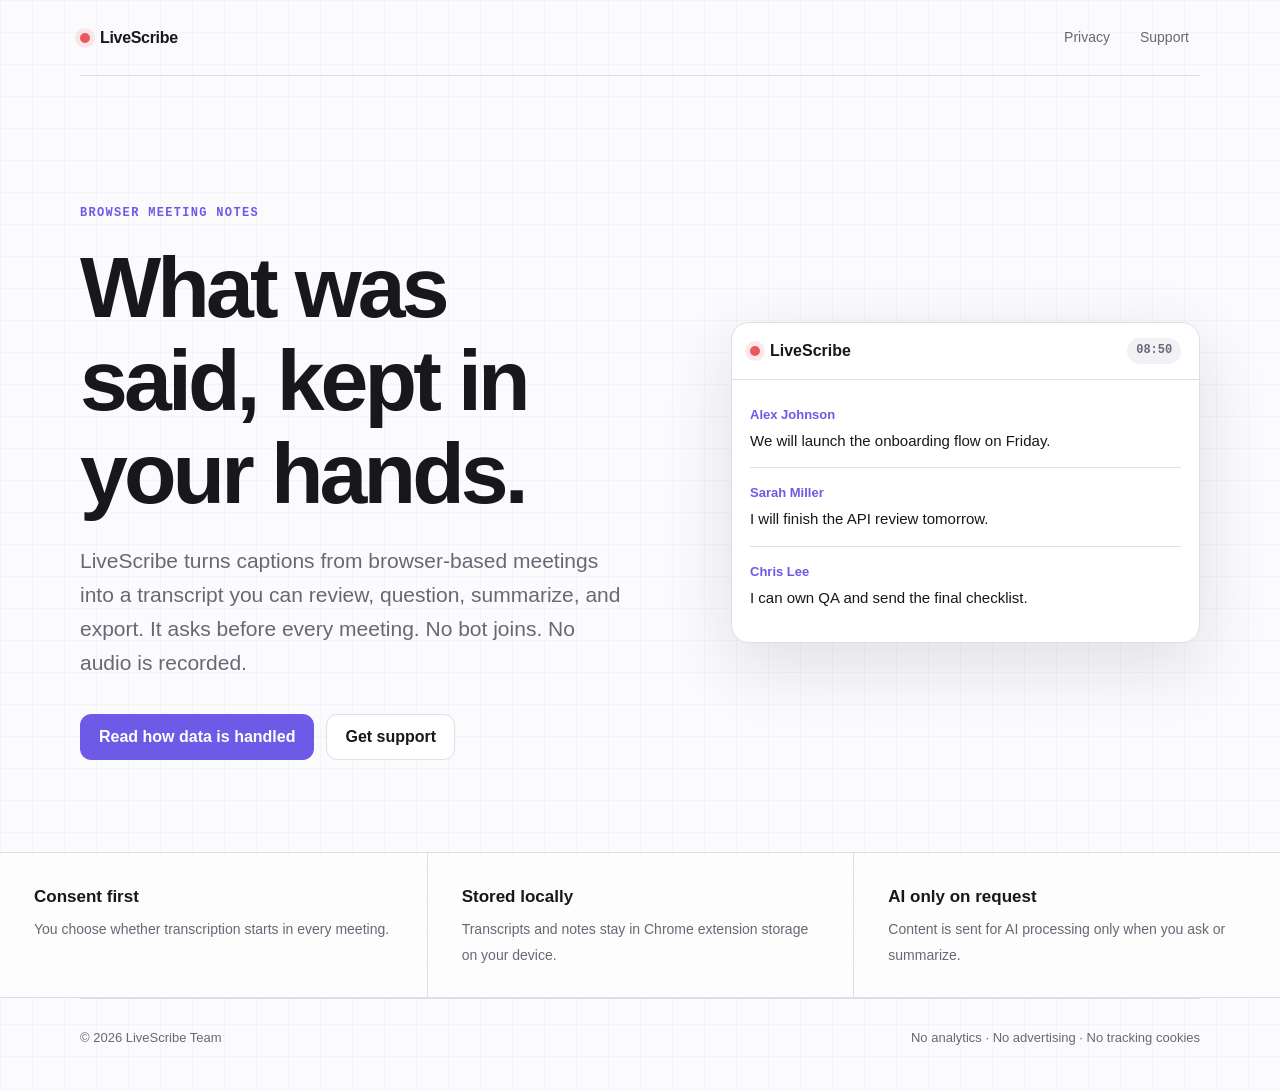
==== docs/index.html @ 420ca852 "Add GitHub Pages privacy site" ====
<!doctype html>
<html lang="en">
<head>
  <meta charset="utf-8">
  <meta name="viewport" content="width=device-width, initial-scale=1">
  <meta name="description" content="LiveScribe captures meeting captions with consent and turns them into useful personal notes.">
  <title>LiveScribe — Meeting notes, with consent</title>
  <link rel="icon" href="data:image/svg+xml,<svg xmlns=%22http://www.w3.org/2000/svg%22 viewBox=%220 0 32 32%22><circle cx=%2216%22 cy=%2216%22 r=%2210%22 fill=%22%23eb575f%22/></svg>">
  <link rel="stylesheet" href="styles.css">
</head>
<body>
  <header class="site-shell site-header">
    <a class="brand" href="index.html"><span class="record-dot"></span>LiveScribe</a>
    <nav class="site-nav" aria-label="Primary navigation">
      <a href="privacy.html">Privacy</a>
      <a href="support.html">Support</a>
    </nav>
  </header>

  <main>
    <section class="site-shell hero">
      <div class="hero-copy">
        <div class="eyebrow">Browser meeting notes</div>
        <h1>What was said, kept in your hands.</h1>
        <p>LiveScribe turns captions from browser-based meetings into a transcript you can review, question, summarize, and export. It asks before every meeting. No bot joins. No audio is recorded.</p>
        <div class="actions">
          <a class="button primary" href="privacy.html">Read how data is handled</a>
          <a class="button" href="support.html">Get support</a>
        </div>
      </div>

      <div class="caption-window" aria-label="Example LiveScribe transcript panel">
        <div class="caption-head"><span class="record-dot"></span>LiveScribe <span class="caption-time">08:50</span></div>
        <div class="caption-lines">
          <div class="caption-line"><div class="speaker">Alex Johnson</div><div class="said">We will launch the onboarding flow on Friday.</div></div>
          <div class="caption-line"><div class="speaker">Sarah Miller</div><div class="said">I will finish the API review tomorrow.</div></div>
          <div class="caption-line"><div class="speaker">Chris Lee</div><div class="said">I can own QA and send the final checklist.</div></div>
        </div>
      </div>
    </section>

    <section class="privacy-strip" aria-label="Privacy summary">
      <div class="privacy-fact"><strong>Consent first</strong><span>You choose whether transcription starts in every meeting.</span></div>
      <div class="privacy-fact"><strong>Stored locally</strong><span>Transcripts and notes stay in Chrome extension storage on your device.</span></div>
      <div class="privacy-fact"><strong>AI only on request</strong><span>Content is sent for AI processing only when you ask or summarize.</span></div>
    </section>
  </main>

  <footer class="site-shell site-footer">
    <span>© 2026 LiveScribe Team</span>
    <span>No analytics · No advertising · No tracking cookies</span>
  </footer>
</body>
</html>
---- docs/styles.css ----
:root {
  --ink: #17171c;
  --muted: #686875;
  --line: #dedee6;
  --paper: #fbfbfd;
  --panel: #ffffff;
  --violet: #6d5ae6;
  --violet-soft: #eeeafd;
  --record: #eb575f;
  --shadow: 0 22px 70px rgba(26, 22, 58, 0.12);
}

* { box-sizing: border-box; }

html { scroll-behavior: smooth; }

body {
  margin: 0;
  color: var(--ink);
  background:
    linear-gradient(rgba(109, 90, 230, 0.045) 1px, transparent 1px),
    linear-gradient(90deg, rgba(109, 90, 230, 0.045) 1px, transparent 1px),
    var(--paper);
  background-size: 32px 32px;
  font-family: Inter, ui-sans-serif, -apple-system, BlinkMacSystemFont, "Segoe UI", sans-serif;
  line-height: 1.62;
  -webkit-font-smoothing: antialiased;
}

a { color: inherit; }

.site-shell {
  width: min(1120px, calc(100% - 40px));
  margin: 0 auto;
}

.site-header {
  display: flex;
  align-items: center;
  justify-content: space-between;
  min-height: 76px;
  border-bottom: 1px solid var(--line);
}

.brand {
  display: inline-flex;
  align-items: center;
  gap: 10px;
  font-weight: 750;
  letter-spacing: -0.02em;
  text-decoration: none;
}

.record-dot {
  width: 10px;
  height: 10px;
  border-radius: 50%;
  background: var(--record);
  box-shadow: 0 0 0 5px rgba(235, 87, 95, 0.13);
}

.site-nav { display: flex; gap: 8px; }

.site-nav a {
  padding: 8px 11px;
  border-radius: 9px;
  color: var(--muted);
  font-size: 14px;
  text-decoration: none;
}

.site-nav a:hover,
.site-nav a:focus-visible {
  color: var(--ink);
  background: var(--violet-soft);
  outline: none;
}

.hero {
  display: grid;
  grid-template-columns: minmax(0, 1.08fr) minmax(320px, 0.92fr);
  gap: clamp(44px, 8vw, 100px);
  align-items: center;
  padding: clamp(70px, 10vw, 128px) 0 92px;
}

.eyebrow,
.utility-label {
  color: var(--violet);
  font-family: ui-monospace, SFMono-Regular, Menlo, monospace;
  font-size: 12px;
  font-weight: 700;
  letter-spacing: 0.11em;
  text-transform: uppercase;
}

h1, h2, h3 {
  font-family: "Avenir Next", Avenir, "Segoe UI", sans-serif;
  letter-spacing: -0.045em;
  line-height: 1.08;
}

h1 {
  max-width: 720px;
  margin: 18px 0 24px;
  font-size: clamp(48px, 7vw, 86px);
  font-weight: 760;
}

.hero-copy > p {
  max-width: 630px;
  margin: 0;
  color: var(--muted);
  font-size: clamp(18px, 2vw, 21px);
}

.actions {
  display: flex;
  flex-wrap: wrap;
  gap: 12px;
  margin-top: 34px;
}

.button {
  display: inline-flex;
  align-items: center;
  justify-content: center;
  min-height: 46px;
  padding: 0 18px;
  border: 1px solid var(--line);
  border-radius: 11px;
  background: var(--panel);
  font-weight: 700;
  text-decoration: none;
}

.button.primary {
  color: #fff;
  background: var(--violet);
  border-color: var(--violet);
}

.button:hover { transform: translateY(-1px); }
.button:focus-visible { outline: 3px solid rgba(109, 90, 230, 0.25); outline-offset: 2px; }

.caption-window {
  overflow: hidden;
  border: 1px solid var(--line);
  border-radius: 18px;
  background: var(--panel);
  box-shadow: var(--shadow);
}

.caption-head {
  display: flex;
  align-items: center;
  gap: 10px;
  padding: 15px 18px;
  border-bottom: 1px solid var(--line);
  font-weight: 750;
}

.caption-time {
  margin-left: auto;
  padding: 3px 9px;
  border-radius: 999px;
  color: var(--muted);
  background: #f2f2f6;
  font-family: ui-monospace, SFMono-Regular, Menlo, monospace;
  font-size: 12px;
}

.caption-lines { padding: 10px 18px 18px; }

.caption-line {
  padding: 14px 0;
  border-bottom: 1px solid var(--line);
}

.caption-line:last-child { border-bottom: 0; }

.speaker { color: var(--violet); font-size: 13px; font-weight: 750; }
.said { margin-top: 4px; font-size: 15px; }

.privacy-strip {
  display: grid;
  grid-template-columns: repeat(3, 1fr);
  border-top: 1px solid var(--line);
  border-bottom: 1px solid var(--line);
  background: rgba(255, 255, 255, 0.62);
}

.privacy-fact { padding: 30px clamp(18px, 3vw, 34px); }
.privacy-fact + .privacy-fact { border-left: 1px solid var(--line); }
.privacy-fact strong { display: block; margin-bottom: 5px; font-size: 17px; }
.privacy-fact span { color: var(--muted); font-size: 14px; }

.content-page { padding: 72px 0 110px; }

.page-intro {
  display: grid;
  grid-template-columns: minmax(0, 1fr) minmax(260px, 0.42fr);
  gap: 50px;
  align-items: end;
  padding-bottom: 45px;
  border-bottom: 1px solid var(--line);
}

.page-intro h1 { margin-bottom: 0; font-size: clamp(44px, 6vw, 72px); }
.page-intro p { margin: 0; color: var(--muted); }

.policy-layout {
  display: grid;
  grid-template-columns: 220px minmax(0, 720px);
  gap: clamp(40px, 8vw, 100px);
  padding-top: 50px;
}

.policy-index { position: sticky; top: 30px; align-self: start; }
.policy-index a { display: block; padding: 7px 0; color: var(--muted); font-size: 13px; text-decoration: none; }
.policy-index a:hover { color: var(--violet); }

.policy-copy section { scroll-margin-top: 30px; }
.policy-copy section + section { margin-top: 52px; }
.policy-copy h2 { margin: 0 0 15px; font-size: 29px; }
.policy-copy h3 { margin: 26px 0 8px; font-size: 18px; letter-spacing: -0.02em; }
.policy-copy p, .policy-copy li { color: #454550; }
.policy-copy ul { padding-left: 20px; }

.callout {
  padding: 20px 22px;
  border-left: 4px solid var(--violet);
  background: var(--violet-soft);
  border-radius: 0 12px 12px 0;
}

.support-grid {
  display: grid;
  grid-template-columns: repeat(2, 1fr);
  gap: 16px;
  margin-top: 48px;
}

.support-card {
  padding: 26px;
  border: 1px solid var(--line);
  border-radius: 15px;
  background: var(--panel);
}

.support-card h2 { margin: 10px 0 12px; font-size: 24px; }
.support-card p { margin: 0; color: var(--muted); }

.site-footer {
  display: flex;
  justify-content: space-between;
  gap: 20px;
  padding: 28px 0 42px;
  border-top: 1px solid var(--line);
  color: var(--muted);
  font-size: 13px;
}

@media (max-width: 760px) {
  .site-shell { width: min(100% - 28px, 1120px); }
  .site-header { align-items: flex-start; padding: 16px 0; }
  .site-nav { gap: 0; }
  .hero, .page-intro, .policy-layout { grid-template-columns: 1fr; }
  .hero { padding-top: 64px; }
  .caption-window { max-width: 480px; }
  .privacy-strip, .support-grid { grid-template-columns: 1fr; }
  .privacy-fact + .privacy-fact { border-left: 0; border-top: 1px solid var(--line); }
  .policy-index { display: none; }
  .site-footer { flex-direction: column; }
}

@media (prefers-reduced-motion: no-preference) {
  .caption-window { animation: enter 600ms cubic-bezier(.2,.8,.2,1) both; }
  @keyframes enter { from { opacity: 0; transform: translateY(16px) rotate(0.7deg); } }
}
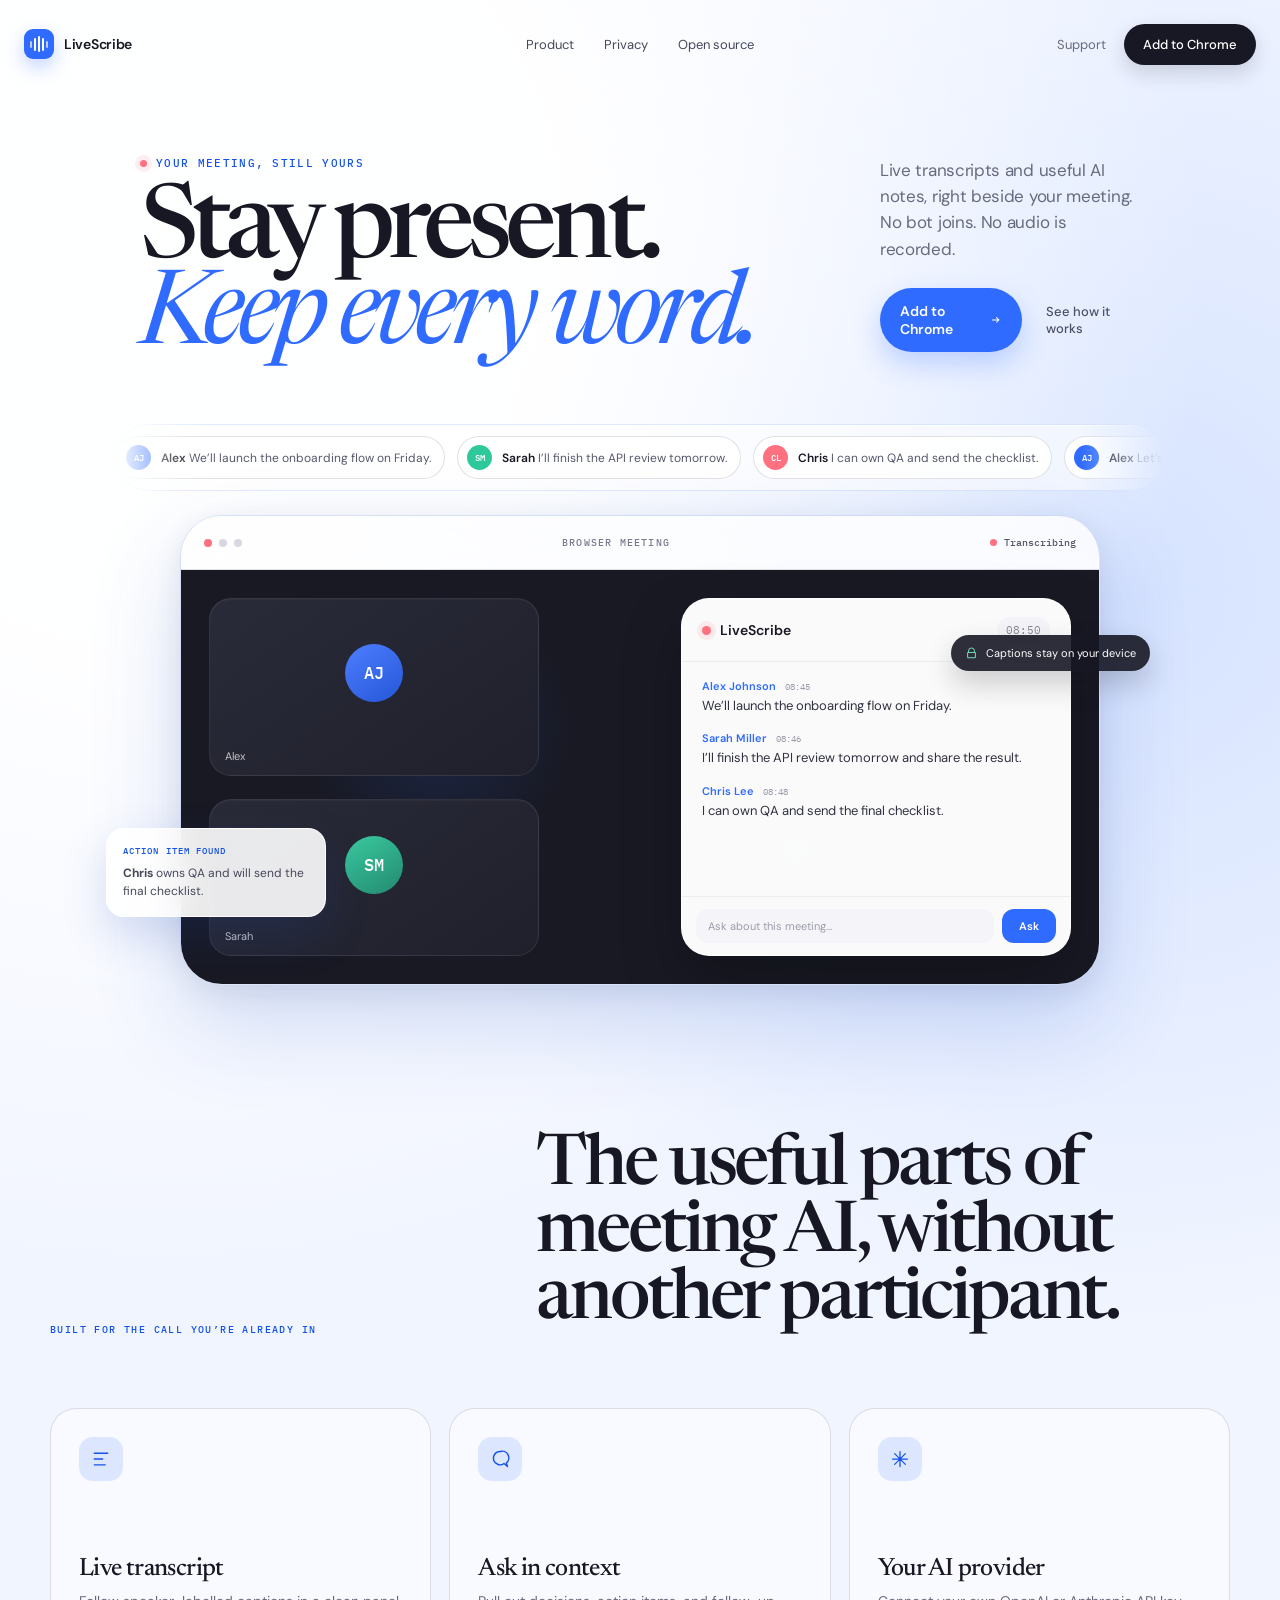
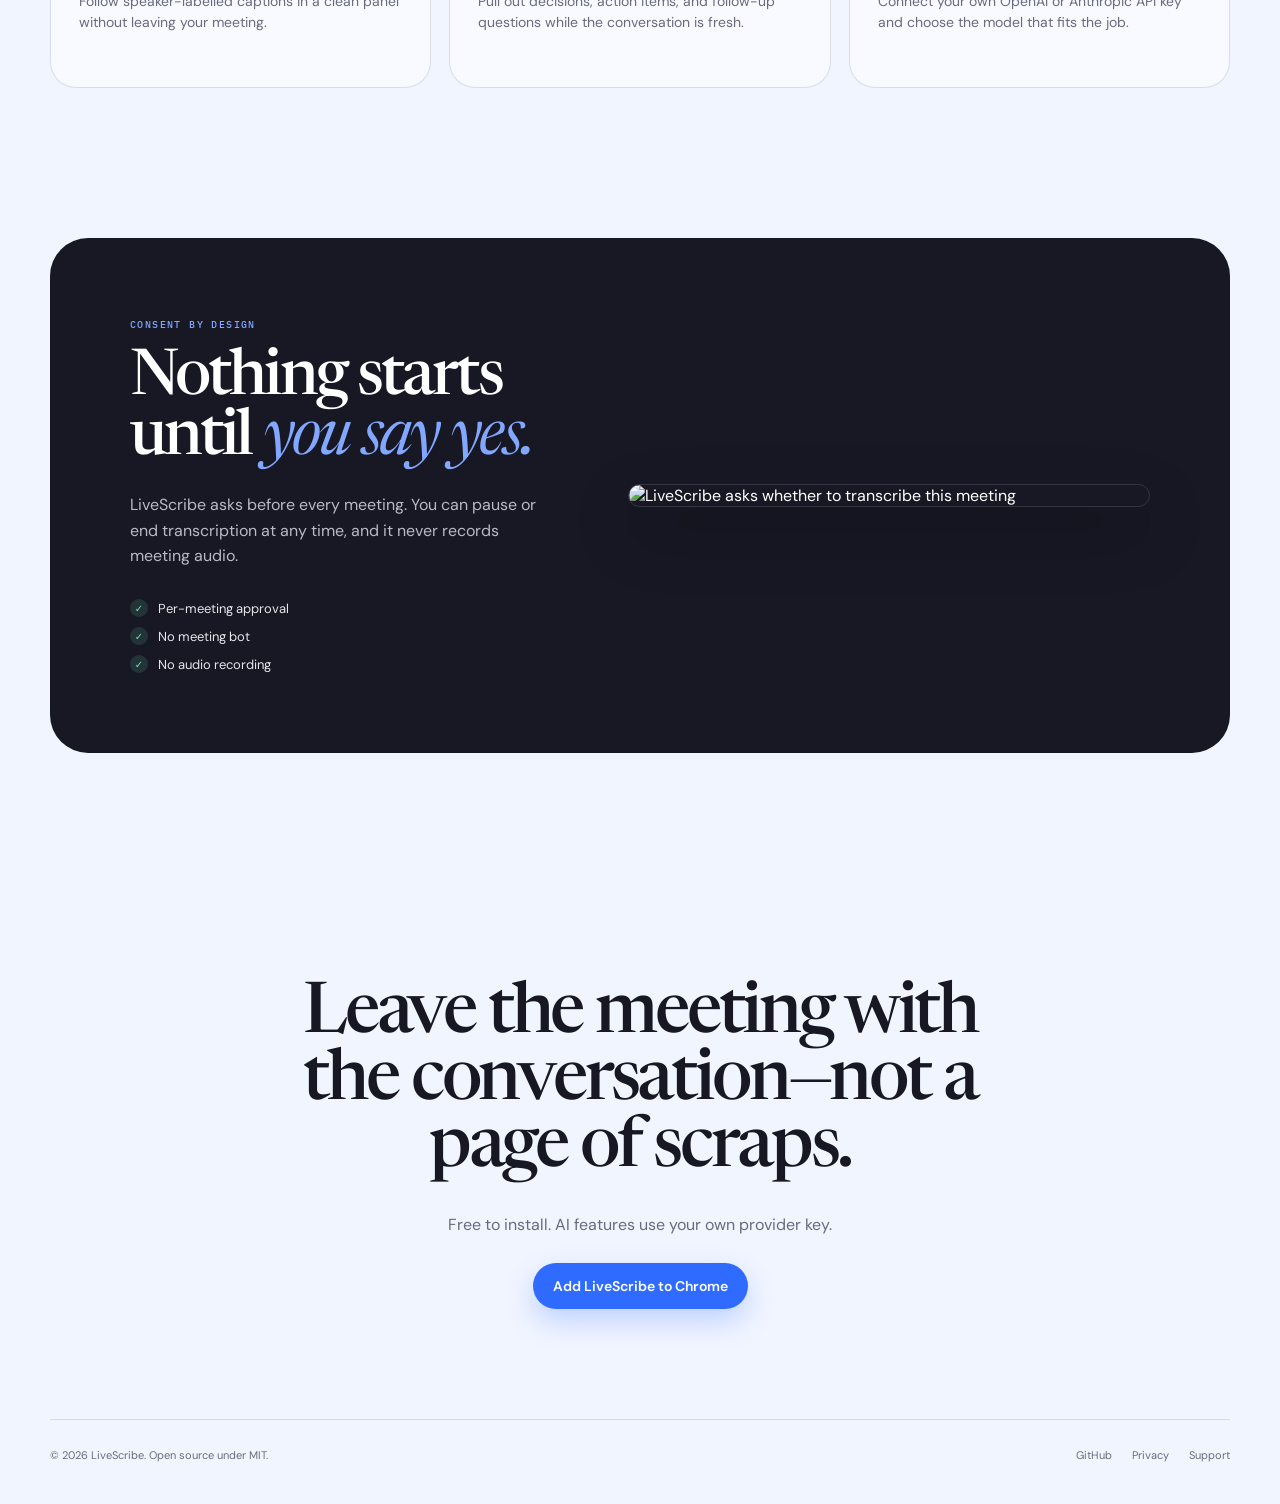
==== commit c5050cd7: "feat: deploy brand-blue landing page" ====
--- a/docs/index.html
+++ b/docs/index.html
@@ -1,54 +1,154 @@
 <!doctype html>
 <html lang="en">
 <head>
-  <meta charset="utf-8">
-  <meta name="viewport" content="width=device-width, initial-scale=1">
-  <meta name="description" content="LiveScribe captures meeting captions with consent and turns them into useful personal notes.">
-  <title>LiveScribe — Meeting notes, with consent</title>
-  <link rel="icon" href="data:image/svg+xml,<svg xmlns=%22http://www.w3.org/2000/svg%22 viewBox=%220 0 32 32%22><circle cx=%2216%22 cy=%2216%22 r=%2210%22 fill=%22%23eb575f%22/></svg>">
-  <link rel="stylesheet" href="styles.css">
+  <meta charset="utf-8" />
+  <meta name="viewport" content="width=device-width, initial-scale=1" />
+  <meta name="description" content="LiveScribe captures browser meeting captions with consent and turns them into useful notes." />
+  <title>LiveScribe — Stay present. Keep every word.</title>
+  <link rel="icon" href="data:image/svg+xml,<svg xmlns=%22http://www.w3.org/2000/svg%22 viewBox=%220 0 32 32%22><rect width=%2232%22 height=%2232%22 rx=%229%22 fill=%22%232f6bff%22/><path d=%22M9 16h2m2-6v12m3-16v20m3-16v12m2-6h2%22 stroke=%22white%22 stroke-width=%222%22 stroke-linecap=%22round%22/></svg>" />
+  <link rel="preconnect" href="https://fonts.googleapis.com" />
+  <link rel="preconnect" href="https://fonts.gstatic.com" crossorigin />
+  <link href="https://fonts.googleapis.com/css2?family=DM+Sans:wght@400;500;600&family=IBM+Plex+Mono:wght@400;500&family=Newsreader:opsz,wght@6..72,400;6..72,500&display=swap" rel="stylesheet" />
+  <link rel="stylesheet" href="landing.css" />
 </head>
 <body>
-  <header class="site-shell site-header">
-    <a class="brand" href="index.html"><span class="record-dot"></span>LiveScribe</a>
-    <nav class="site-nav" aria-label="Primary navigation">
-      <a href="privacy.html">Privacy</a>
-      <a href="support.html">Support</a>
-    </nav>
-  </header>
+  <div class="page">
+    <header class="shell nav">
+      <a class="brand" href="#top" aria-label="LiveScribe home">
+        <span class="brand-mark" aria-hidden="true"><span><i></i><i></i><i></i><i></i><i></i></span></span>
+        LiveScribe
+      </a>
+      <nav class="nav-center" aria-label="Main navigation">
+        <a href="#product">Product</a>
+        <a href="#privacy">Privacy</a>
+        <a href="https://github.com/wenqiw777/livescribe-store">Open source</a>
+      </nav>
+      <div class="nav-actions">
+        <a class="text-link" href="support.html">Support</a>
+        <a class="pill" href="https://chromewebstore.google.com/detail/gfhncbgjiechicicabgkmlmcljamdelf">Add to Chrome</a>
+      </div>
+    </header>
 
-  <main>
-    <section class="site-shell hero">
-      <div class="hero-copy">
-        <div class="eyebrow">Browser meeting notes</div>
-        <h1>What was said, kept in your hands.</h1>
-        <p>LiveScribe turns captions from browser-based meetings into a transcript you can review, question, summarize, and export. It asks before every meeting. No bot joins. No audio is recorded.</p>
-        <div class="actions">
-          <a class="button primary" href="privacy.html">Read how data is handled</a>
-          <a class="button" href="support.html">Get support</a>
+    <main id="top">
+      <section class="hero">
+        <div class="hero-copy">
+          <div>
+            <div class="eyebrow">Your meeting, still yours</div>
+            <h1>Stay present.<br /><em>Keep every word.</em></h1>
+          </div>
+          <div class="hero-side">
+            <p>Live transcripts and useful AI notes, right beside your meeting. No bot joins. No audio is recorded.</p>
+            <div class="hero-buttons">
+              <a class="primary" href="https://chromewebstore.google.com/detail/gfhncbgjiechicicabgkmlmcljamdelf">
+                Add to Chrome
+                <svg viewBox="0 0 20 20" fill="none" aria-hidden="true"><path d="M4 10h11m-4-4 4 4-4 4" stroke="currentColor" stroke-width="1.7" stroke-linecap="round" stroke-linejoin="round"/></svg>
+              </a>
+              <a class="secondary" href="#product">See how it works</a>
+            </div>
+          </div>
         </div>
-      </div>
 
-      <div class="caption-window" aria-label="Example LiveScribe transcript panel">
-        <div class="caption-head"><span class="record-dot"></span>LiveScribe <span class="caption-time">08:50</span></div>
-        <div class="caption-lines">
-          <div class="caption-line"><div class="speaker">Alex Johnson</div><div class="said">We will launch the onboarding flow on Friday.</div></div>
-          <div class="caption-line"><div class="speaker">Sarah Miller</div><div class="said">I will finish the API review tomorrow.</div></div>
-          <div class="caption-line"><div class="speaker">Chris Lee</div><div class="said">I can own QA and send the final checklist.</div></div>
+        <div class="caption-rail" aria-label="Example live captions">
+          <div class="caption-track">
+            <div class="caption"><span class="avatar v">AJ</span><span><strong>Alex</strong> We’ll launch the onboarding flow on Friday.</span></div>
+            <div class="caption"><span class="avatar m">SM</span><span><strong>Sarah</strong> I’ll finish the API review tomorrow.</span></div>
+            <div class="caption"><span class="avatar c">CL</span><span><strong>Chris</strong> I can own QA and send the checklist.</span></div>
+            <div class="caption"><span class="avatar v">AJ</span><span><strong>Alex</strong> Let’s make that the decision.</span></div>
+            <div class="caption"><span class="avatar m">SM</span><span><strong>Sarah</strong> I’ll add it to the notes.</span></div>
+            <div class="caption"><span class="avatar v">AJ</span><span><strong>Alex</strong> We’ll launch the onboarding flow on Friday.</span></div>
+            <div class="caption"><span class="avatar m">SM</span><span><strong>Sarah</strong> I’ll finish the API review tomorrow.</span></div>
+            <div class="caption"><span class="avatar c">CL</span><span><strong>Chris</strong> I can own QA and send the checklist.</span></div>
+            <div class="caption"><span class="avatar v">AJ</span><span><strong>Alex</strong> Let’s make that the decision.</span></div>
+            <div class="caption"><span class="avatar m">SM</span><span><strong>Sarah</strong> I’ll add it to the notes.</span></div>
+          </div>
         </div>
-      </div>
-    </section>
 
-    <section class="privacy-strip" aria-label="Privacy summary">
-      <div class="privacy-fact"><strong>Consent first</strong><span>You choose whether transcription starts in every meeting.</span></div>
-      <div class="privacy-fact"><strong>Stored locally</strong><span>Transcripts and notes stay in Chrome extension storage on your device.</span></div>
-      <div class="privacy-fact"><strong>AI only on request</strong><span>Content is sent for AI processing only when you ask or summarize.</span></div>
-    </section>
-  </main>
+        <div class="stage-wrap">
+          <div class="stage">
+            <div class="stage-top">
+              <span class="dots" aria-hidden="true"><i></i><i></i><i></i></span>
+              <span class="stage-label">Browser meeting</span>
+              <span class="stage-status">Transcribing</span>
+            </div>
+            <div class="meeting-canvas">
+              <div class="person one" data-name="Alex"><span class="person-avatar">AJ</span></div>
+              <div class="person two" data-name="Sarah"><span class="person-avatar">SM</span></div>
+              <div class="transcript-window">
+                <div class="panel-head">
+                  <div class="panel-title"><span class="record-dot"></span> LiveScribe</div>
+                  <span class="time">08:50</span>
+                </div>
+                <div class="lines">
+                  <div class="line"><div class="speaker">Alex Johnson <span>08:45</span></div><p>We’ll launch the onboarding flow on Friday.</p></div>
+                  <div class="line"><div class="speaker">Sarah Miller <span>08:46</span></div><p>I’ll finish the API review tomorrow and share the result.</p></div>
+                  <div class="line"><div class="speaker">Chris Lee <span>08:48</span></div><p>I can own QA and send the final checklist.</p></div>
+                </div>
+                <div class="ask-row"><span>Ask about this meeting…</span><button>Ask</button></div>
+              </div>
+            </div>
+          </div>
+          <div class="floating-note">
+            <div class="note-label">Action item found</div>
+            <p><strong>Chris</strong> owns QA and will send the final checklist.</p>
+          </div>
+          <div class="privacy-chip">
+            <svg viewBox="0 0 20 20" fill="none" aria-hidden="true"><path d="M5.5 8.5V6a4.5 4.5 0 0 1 9 0v2.5M4 8.5h12v8H4v-8Z" stroke="currentColor" stroke-width="1.5" stroke-linejoin="round"/></svg>
+            Captions stay on your device
+          </div>
+        </div>
+      </section>
 
-  <footer class="site-shell site-footer">
-    <span>© 2026 LiveScribe Team</span>
-    <span>No analytics · No advertising · No tracking cookies</span>
-  </footer>
+      <section class="section" id="product">
+        <div class="section-heading">
+          <div class="section-kicker">Built for the call you’re already in</div>
+          <h2>The useful parts of meeting AI, without another participant.</h2>
+        </div>
+        <div class="feature-grid">
+          <article class="feature-card">
+            <div class="feature-icon"><svg viewBox="0 0 24 24" fill="none"><path d="M4 5h16M4 12h10M4 19h13" stroke="currentColor" stroke-width="1.7" stroke-linecap="round"/></svg></div>
+            <h3>Live transcript</h3>
+            <p>Follow speaker-labelled captions in a clean panel without leaving your meeting.</p>
+          </article>
+          <article class="feature-card">
+            <div class="feature-icon"><svg viewBox="0 0 24 24" fill="none"><path d="M12 3a8 8 0 1 0 4.8 14.4L21 21l-1.4-4.2A8 8 0 0 0 12 3Z" stroke="currentColor" stroke-width="1.7" stroke-linejoin="round"/></svg></div>
+            <h3>Ask in context</h3>
+            <p>Pull out decisions, action items, and follow-up questions while the conversation is fresh.</p>
+          </article>
+          <article class="feature-card">
+            <div class="feature-icon"><svg viewBox="0 0 24 24" fill="none"><path d="M12 3v18M3 12h18M5.6 5.6l12.8 12.8M18.4 5.6 5.6 18.4" stroke="currentColor" stroke-width="1.5" stroke-linecap="round"/></svg></div>
+            <h3>Your AI provider</h3>
+            <p>Connect your own OpenAI or Anthropic API key and choose the model that fits the job.</p>
+          </article>
+        </div>
+      </section>
+
+      <section class="consent" id="privacy">
+        <div class="consent-copy">
+          <div class="section-kicker" style="color:#82a7ff;margin-bottom:18px">Consent by design</div>
+          <h2>Nothing starts until <em>you say yes.</em></h2>
+          <p>LiveScribe asks before every meeting. You can pause or end transcription at any time, and it never records meeting audio.</p>
+          <div class="consent-list">
+            <span><i>✓</i> Per-meeting approval</span>
+            <span><i>✓</i> No meeting bot</span>
+            <span><i>✓</i> No audio recording</span>
+          </div>
+        </div>
+        <div class="consent-image">
+          <img src="https://raw.githubusercontent.com/wenqiw777/livescribe-store/main/store/assets/01-consent.png" alt="LiveScribe asks whether to transcribe this meeting" />
+        </div>
+      </section>
+
+      <section class="final-cta">
+        <h2>Leave the meeting with the conversation—not a page of scraps.</h2>
+        <p>Free to install. AI features use your own provider key.</p>
+        <a class="primary" href="https://chromewebstore.google.com/detail/gfhncbgjiechicicabgkmlmcljamdelf">Add LiveScribe to Chrome</a>
+      </section>
+    </main>
+
+    <footer class="footer">
+      <span>© 2026 LiveScribe. Open source under MIT.</span>
+      <div class="footer-links"><a href="https://github.com/wenqiw777/livescribe-store">GitHub</a><a href="privacy.html">Privacy</a><a href="support.html">Support</a></div>
+    </footer>
+  </div>
 </body>
 </html>
--- a/docs/landing.css
+++ b/docs/landing.css
@@ -0,0 +1,412 @@
+    :root {
+      --mist: #f1f5ff;
+      --mist-deep: #e8efff;
+      --paper: #fbfbff;
+      --white: #ffffff;
+      --ink: #171824;
+      --muted: #686b7e;
+      --line: rgba(42, 44, 70, 0.14);
+      --brand: #2f6bff;
+      --brand-dark: #1552e8;
+      --brand-soft: #dce7ff;
+      --signal: #ff7180;
+      --mint: #2dc99a;
+      --shadow: 0 38px 90px rgba(26, 76, 196, 0.18), 0 8px 28px rgba(26, 27, 47, 0.08);
+      --serif: "Newsreader", Georgia, serif;
+      --sans: "DM Sans", system-ui, sans-serif;
+      --mono: "IBM Plex Mono", monospace;
+    }
+
+    * { box-sizing: border-box; }
+    html { width: 100%; max-width: 100%; overflow-x: hidden; scroll-behavior: smooth; }
+    body {
+      width: 100%;
+      max-width: 100%;
+      overflow-x: hidden;
+      margin: 0;
+      color: var(--ink);
+      background:
+        radial-gradient(circle at 13% 8%, rgba(255,255,255,.96) 0 13%, transparent 34%),
+        radial-gradient(circle at 88% 19%, rgba(194,214,255,.58), transparent 27%),
+        var(--mist);
+      font-family: var(--sans);
+      -webkit-font-smoothing: antialiased;
+    }
+
+    a { color: inherit; text-decoration: none; }
+    button, a { -webkit-tap-highlight-color: transparent; }
+    img { display: block; max-width: 100%; }
+
+    .page { width: 100%; max-width: 100%; overflow: hidden; }
+    .shell { width: min(1360px, calc(100% - 48px)); margin-inline: auto; }
+
+    .nav {
+      position: relative;
+      z-index: 20;
+      height: 88px;
+      display: grid;
+      grid-template-columns: 1fr auto 1fr;
+      align-items: center;
+    }
+
+    .brand {
+      display: inline-flex;
+      align-items: center;
+      gap: 10px;
+      width: max-content;
+      font-size: 14px;
+      font-weight: 600;
+      letter-spacing: -0.02em;
+    }
+
+    .brand-mark {
+      width: 30px;
+      height: 30px;
+      border-radius: 9px;
+      background: var(--brand);
+      display: grid;
+      place-items: center;
+      box-shadow: 0 8px 18px rgba(47, 107, 255, .27);
+    }
+
+    .brand-mark span {
+      display: flex;
+      align-items: center;
+      gap: 2px;
+      height: 16px;
+    }
+
+    .brand-mark i { display: block; width: 2px; border-radius: 2px; background: white; }
+    .brand-mark i:nth-child(1), .brand-mark i:nth-child(5) { height: 7px; opacity: .68; }
+    .brand-mark i:nth-child(2), .brand-mark i:nth-child(4) { height: 13px; }
+    .brand-mark i:nth-child(3) { height: 16px; }
+
+    .nav-center { display: flex; gap: 30px; font-size: 13px; color: #45475a; }
+    .nav-center a { transition: color .2s ease; }
+    .nav-center a:hover { color: var(--brand-dark); }
+    .nav-actions { justify-self: end; display: flex; align-items: center; gap: 18px; }
+
+    .text-link { font-size: 13px; color: var(--muted); }
+    .pill {
+      border: 0;
+      border-radius: 999px;
+      padding: 12px 19px;
+      background: var(--ink);
+      color: white;
+      font: 500 13px var(--sans);
+      box-shadow: 0 8px 20px rgba(23,24,36,.16);
+      transition: transform .2s ease, box-shadow .2s ease;
+    }
+    .pill:hover { transform: translateY(-2px); box-shadow: 0 12px 26px rgba(23,24,36,.2); }
+    .pill:focus-visible, .text-link:focus-visible, .nav-center a:focus-visible { outline: 3px solid rgba(47,107,255,.35); outline-offset: 4px; }
+
+    .hero {
+      position: relative;
+      min-height: 860px;
+      padding: 68px 0 0;
+    }
+
+    .hero-copy {
+      display: grid;
+      grid-template-columns: minmax(0, 1.55fr) minmax(260px, .55fr);
+      gap: 78px;
+      align-items: end;
+      width: min(1000px, 82vw);
+      margin: 0 auto;
+    }
+
+    .eyebrow {
+      display: flex;
+      align-items: center;
+      gap: 9px;
+      margin-bottom: 20px;
+      color: var(--brand-dark);
+      font: 500 11px var(--mono);
+      letter-spacing: .12em;
+      text-transform: uppercase;
+    }
+
+    .eyebrow::before { content: ""; width: 7px; height: 7px; border-radius: 50%; background: var(--signal); box-shadow: 0 0 0 5px rgba(255,113,128,.12); }
+
+    h1 {
+      max-width: 720px;
+      margin: 0;
+      font: 500 clamp(72px, 8vw, 126px)/.84 var(--serif);
+      letter-spacing: -.065em;
+    }
+
+    h1 em { color: var(--brand); font-style: italic; font-weight: 400; }
+
+    .hero-side { padding-bottom: 10px; }
+    .hero-side p { margin: 0 0 26px; color: var(--muted); font-size: 17px; line-height: 1.55; letter-spacing: -.018em; }
+    .hero-buttons { display: flex; align-items: center; gap: 14px; }
+    .primary {
+      display: inline-flex;
+      align-items: center;
+      gap: 11px;
+      padding: 14px 20px;
+      border-radius: 999px;
+      color: white;
+      background: var(--brand);
+      font-size: 14px;
+      font-weight: 600;
+      box-shadow: 0 12px 28px rgba(47,107,255,.26);
+      transition: transform .2s ease, background .2s ease;
+    }
+    .primary:hover { transform: translateY(-2px); background: var(--brand-dark); }
+    .primary svg { width: 15px; }
+    .secondary { font-size: 13px; font-weight: 500; color: #4d5063; padding: 10px; }
+
+    .caption-rail {
+      width: min(1050px, calc(100vw - 80px));
+      margin: 62px auto 0;
+      overflow: hidden;
+      border: 1px solid rgba(47,107,255,.14);
+      border-radius: 999px;
+      background: rgba(255,255,255,.55);
+      box-shadow: inset 0 1px rgba(255,255,255,.8);
+      -webkit-mask-image: linear-gradient(90deg, transparent, #000 8%, #000 92%, transparent);
+      mask-image: linear-gradient(90deg, transparent, #000 8%, #000 92%, transparent);
+    }
+
+    .caption-track {
+      width: max-content;
+      display: flex;
+      align-items: center;
+      gap: 12px;
+      padding: 11px 0;
+      animation: captions 28s linear infinite;
+    }
+
+    .caption {
+      display: flex;
+      align-items: center;
+      gap: 10px;
+      white-space: nowrap;
+      padding: 8px 13px 8px 9px;
+      border-radius: 999px;
+      background: rgba(255,255,255,.9);
+      border: 1px solid var(--line);
+      color: #55586b;
+      font-size: 12px;
+    }
+
+    .avatar { width: 25px; height: 25px; border-radius: 50%; display: grid; place-items: center; color: white; font: 500 9px var(--mono); }
+    .avatar.v { background: var(--brand); }
+    .avatar.m { background: var(--mint); }
+    .avatar.c { background: var(--signal); }
+    .caption strong { color: var(--ink); font-weight: 600; }
+
+    @keyframes captions { to { transform: translateX(-50%); } }
+
+    .stage-wrap {
+      width: min(920px, calc(100vw - 64px));
+      margin: 24px auto 0;
+      position: relative;
+    }
+
+    .stage {
+      position: relative;
+      min-height: 470px;
+      overflow: hidden;
+      border-radius: 42px;
+      border: 1px solid rgba(38,87,202,.14);
+      background:
+        linear-gradient(135deg, rgba(255,255,255,.82), rgba(226,235,255,.76)),
+        var(--paper);
+      box-shadow: var(--shadow);
+    }
+
+    .stage-top {
+      height: 54px;
+      display: flex;
+      align-items: center;
+      justify-content: space-between;
+      padding: 0 23px;
+      border-bottom: 1px solid var(--line);
+      background: rgba(255,255,255,.64);
+      backdrop-filter: blur(18px);
+    }
+
+    .dots { display: flex; gap: 7px; }
+    .dots i { width: 8px; height: 8px; border-radius: 50%; background: #d7d8e2; }
+    .dots i:first-child { background: var(--signal); }
+    .stage-label { font: 500 10px var(--mono); text-transform: uppercase; letter-spacing: .12em; color: #777a8d; }
+    .stage-status { display: flex; align-items: center; gap: 7px; font: 500 10px var(--mono); color: #55586a; }
+    .stage-status::before { content: ""; width: 7px; height: 7px; border-radius: 50%; background: var(--signal); animation: pulse 1.8s infinite; }
+    @keyframes pulse { 50% { box-shadow: 0 0 0 6px rgba(255,113,128,0); } 0%,100% { box-shadow: 0 0 0 0 rgba(255,113,128,.24); } }
+
+    .meeting-canvas {
+      position: absolute;
+      inset: 54px 0 0;
+      background:
+        radial-gradient(circle at 28% 38%, rgba(47,107,255,.16), transparent 19%),
+        radial-gradient(circle at 67% 68%, rgba(45,201,154,.11), transparent 18%),
+        #181923;
+    }
+
+    .person {
+      position: absolute;
+      border: 1px solid rgba(255,255,255,.08);
+      border-radius: 22px;
+      background: linear-gradient(145deg, #2a2b38, #1f202c);
+      box-shadow: inset 0 1px rgba(255,255,255,.03);
+    }
+    .person::after { content: attr(data-name); position: absolute; left: 15px; bottom: 12px; color: rgba(255,255,255,.72); font-size: 11px; }
+    .person.one { left: 28px; top: 28px; width: 36%; height: 43%; }
+    .person.two { left: 28px; bottom: 28px; width: 36%; height: 38%; }
+    .person-avatar { position: absolute; left: 50%; top: 42%; transform: translate(-50%,-50%); width: 58px; height: 58px; border-radius: 50%; display: grid; place-items: center; color: white; font: 500 17px var(--mono); background: linear-gradient(145deg, #4d7eff, #2457d8); }
+    .person.two .person-avatar { background: linear-gradient(145deg, #3acba0, #23896f); }
+
+    .transcript-window {
+      position: absolute;
+      z-index: 4;
+      width: 390px;
+      right: 28px;
+      top: 28px;
+      bottom: 28px;
+      display: flex;
+      flex-direction: column;
+      overflow: hidden;
+      border-radius: 28px;
+      background: rgba(255,255,255,.98);
+      border: 1px solid rgba(255,255,255,.72);
+      box-shadow: 0 26px 60px rgba(0,0,0,.25);
+    }
+
+    .panel-head { display: flex; align-items: center; justify-content: space-between; padding: 18px 20px; border-bottom: 1px solid #ececf3; }
+    .panel-title { display: flex; align-items: center; gap: 9px; font-weight: 600; font-size: 14px; }
+    .record-dot { width: 9px; height: 9px; border-radius: 50%; background: var(--signal); box-shadow: 0 0 0 5px rgba(255,113,128,.13); }
+    .time { font: 400 11px var(--mono); color: #858799; background: #f4f4f8; border-radius: 999px; padding: 6px 9px; }
+    .lines { flex: 1; padding: 17px 20px; overflow: hidden; }
+    .line { margin-bottom: 16px; opacity: 0; transform: translateY(8px); animation: reveal .5s forwards; }
+    .line:nth-child(2) { animation-delay: .35s; }
+    .line:nth-child(3) { animation-delay: .7s; }
+    @keyframes reveal { to { opacity: 1; transform: none; } }
+    .speaker { margin-bottom: 4px; color: var(--brand); font-size: 11px; font-weight: 600; }
+    .speaker span { margin-left: 6px; color: #999aaa; font: 400 9px var(--mono); }
+    .line p { margin: 0; font-size: 13px; line-height: 1.42; color: #313241; }
+    .ask-row { padding: 12px 14px; border-top: 1px solid #ececf3; display: flex; gap: 8px; }
+    .ask-row span { flex: 1; padding: 10px 12px; border-radius: 12px; background: #f5f5f9; color: #9a9baa; font-size: 11px; }
+    .ask-row button { border: 0; border-radius: 12px; padding: 0 17px; color: white; background: var(--brand); font: 600 11px var(--sans); }
+
+    .floating-note {
+      position: absolute;
+      z-index: 8;
+      left: -74px;
+      bottom: 68px;
+      width: 220px;
+      padding: 16px;
+      border-radius: 18px;
+      background: rgba(255,255,255,.9);
+      border: 1px solid rgba(255,255,255,.9);
+      box-shadow: 0 18px 45px rgba(27,72,175,.17);
+      backdrop-filter: blur(18px);
+      animation: float 5s ease-in-out infinite;
+    }
+    @keyframes float { 50% { transform: translateY(-9px) rotate(-1deg); } }
+    .note-label { color: var(--brand-dark); font: 500 9px var(--mono); text-transform: uppercase; letter-spacing: .12em; }
+    .floating-note p { margin: 9px 0 0; color: #46485b; font-size: 12px; line-height: 1.45; }
+
+    .privacy-chip {
+      position: absolute;
+      z-index: 8;
+      right: -50px;
+      top: 120px;
+      display: flex;
+      align-items: center;
+      gap: 8px;
+      padding: 11px 14px;
+      border-radius: 999px;
+      background: rgba(23,24,36,.9);
+      color: white;
+      font-size: 11px;
+      box-shadow: 0 13px 28px rgba(23,24,36,.2);
+    }
+    .privacy-chip svg { width: 13px; color: #71e0bc; }
+
+    .section { padding: 150px 0; }
+    .section-heading { width: min(1180px, calc(100% - 48px)); margin: 0 auto 72px; display: grid; grid-template-columns: .8fr 1.4fr; gap: 90px; align-items: end; }
+    .section-kicker { font: 500 10px var(--mono); color: var(--brand-dark); text-transform: uppercase; letter-spacing: .14em; }
+    h2 { margin: 0; font: 500 clamp(50px, 5.5vw, 82px)/.95 var(--serif); letter-spacing: -.045em; }
+
+    .feature-grid { width: min(1180px, calc(100% - 48px)); margin: auto; display: grid; grid-template-columns: repeat(3, 1fr); gap: 18px; }
+    .feature-card { min-height: 280px; padding: 28px; border: 1px solid var(--line); border-radius: 26px; background: rgba(255,255,255,.48); transition: transform .25s ease, background .25s ease; }
+    .feature-card:hover { transform: translateY(-5px); background: rgba(255,255,255,.75); }
+    .feature-icon { width: 44px; height: 44px; display: grid; place-items: center; margin-bottom: 76px; border-radius: 14px; color: var(--brand-dark); background: var(--brand-soft); }
+    .feature-icon svg { width: 20px; }
+    .feature-card h3 { margin: 0 0 9px; font: 500 25px var(--serif); letter-spacing: -.025em; }
+    .feature-card p { margin: 0; color: var(--muted); font-size: 14px; line-height: 1.55; }
+
+    .consent { width: min(1180px, calc(100% - 48px)); margin: 0 auto 150px; padding: 80px; border-radius: 38px; background: var(--ink); color: white; display: grid; grid-template-columns: .9fr 1.1fr; gap: 70px; align-items: center; }
+    .consent h2 { font-size: clamp(52px, 5vw, 78px); }
+    .consent h2 em { color: #82a7ff; font-weight: 400; }
+    .consent-copy p { max-width: 430px; margin: 22px 0 30px; color: #b9bac7; line-height: 1.6; }
+    .consent-list { display: grid; gap: 10px; }
+    .consent-list span { display: flex; align-items: center; gap: 10px; color: #e5e5ea; font-size: 13px; }
+    .consent-list i { width: 18px; height: 18px; border-radius: 50%; background: rgba(113,224,188,.14); color: #71e0bc; display: grid; place-items: center; font-style: normal; font-size: 10px; }
+    .consent-image { overflow: hidden; border-radius: 24px; border: 1px solid rgba(255,255,255,.12); box-shadow: 0 25px 60px rgba(0,0,0,.3); }
+
+    .final-cta { padding: 80px 24px 110px; text-align: center; }
+    .final-cta h2 { max-width: 760px; margin: 0 auto 30px; }
+    .final-cta p { margin: 0 auto 28px; color: var(--muted); }
+    .footer { width: min(1180px, calc(100% - 48px)); margin: auto; padding: 28px 0 42px; border-top: 1px solid var(--line); display: flex; align-items: center; justify-content: space-between; color: var(--muted); font-size: 11px; }
+    .footer-links { display: flex; gap: 20px; }
+
+    @media (max-width: 900px) {
+      .shell { width: min(100% - 30px, 720px); }
+      .nav { display: flex; justify-content: space-between; height: 72px; }
+      .nav-center, .text-link { display: none; }
+      .nav-actions { min-width: 0; }
+      .hero { min-height: auto; padding-top: 48px; }
+      .hero-copy { width: min(100% - 38px, 680px); grid-template-columns: 1fr; gap: 30px; }
+      .hero-copy > * { min-width: 0; }
+      .hero-side { width: 100%; }
+      h1 { font-size: clamp(62px, 15vw, 94px); }
+      .hero-side { max-width: 430px; }
+      .caption-rail { width: calc(100vw - 24px); margin-top: 46px; }
+      .stage-wrap { width: calc(100vw - 28px); }
+      .stage { min-height: 560px; border-radius: 30px; }
+      .person { display: none; }
+      .transcript-window { inset: 22px; width: auto; }
+      .floating-note { left: 16px; bottom: -40px; }
+      .privacy-chip { right: 10px; top: -14px; }
+      .section { padding: 130px 0 90px; }
+      .section-heading { grid-template-columns: 1fr; gap: 22px; margin-bottom: 44px; }
+      .feature-grid { grid-template-columns: 1fr; }
+      .feature-card { min-height: auto; }
+      .feature-icon { margin-bottom: 48px; }
+      .consent { width: calc(100% - 28px); padding: 48px 24px; grid-template-columns: 1fr; border-radius: 28px; }
+      .footer { flex-direction: column; gap: 18px; }
+    }
+
+    @media (max-width: 520px) {
+      .brand { font-size: 13px; }
+      .brand-mark { width: 28px; height: 28px; }
+      .nav-actions .pill { padding: 10px 13px; font-size: 11px; }
+      .hero { padding-top: 34px; }
+      .hero-copy { width: calc(100% - 30px); }
+      .eyebrow { margin-bottom: 16px; font-size: 9px; }
+      h1 { max-width: 100%; font-size: 57px; line-height: .88; overflow-wrap: anywhere; }
+      h1 em { display: block; max-width: 100%; }
+      .hero-side p { font-size: 15px; }
+      .hero-side p { max-width: 350px; }
+      .hero-buttons { align-items: stretch; flex-direction: column; }
+      .primary { justify-content: center; }
+      .secondary { text-align: center; }
+      .caption { font-size: 10px; }
+      .stage { min-height: 510px; }
+      .stage-label { display: none; }
+      .transcript-window { inset: 16px; border-radius: 22px; }
+      .floating-note { width: 185px; bottom: -48px; }
+      .privacy-chip { font-size: 9px; }
+      .section-heading, .feature-grid { width: calc(100% - 30px); }
+      h2 { font-size: 48px; }
+      .consent { margin-bottom: 90px; }
+      .consent-image { border-radius: 18px; }
+    }
+
+    @media (prefers-reduced-motion: reduce) {
+      html { scroll-behavior: auto; }
+      *, *::before, *::after { animation-duration: .01ms !important; animation-iteration-count: 1 !important; transition-duration: .01ms !important; }
+    }
